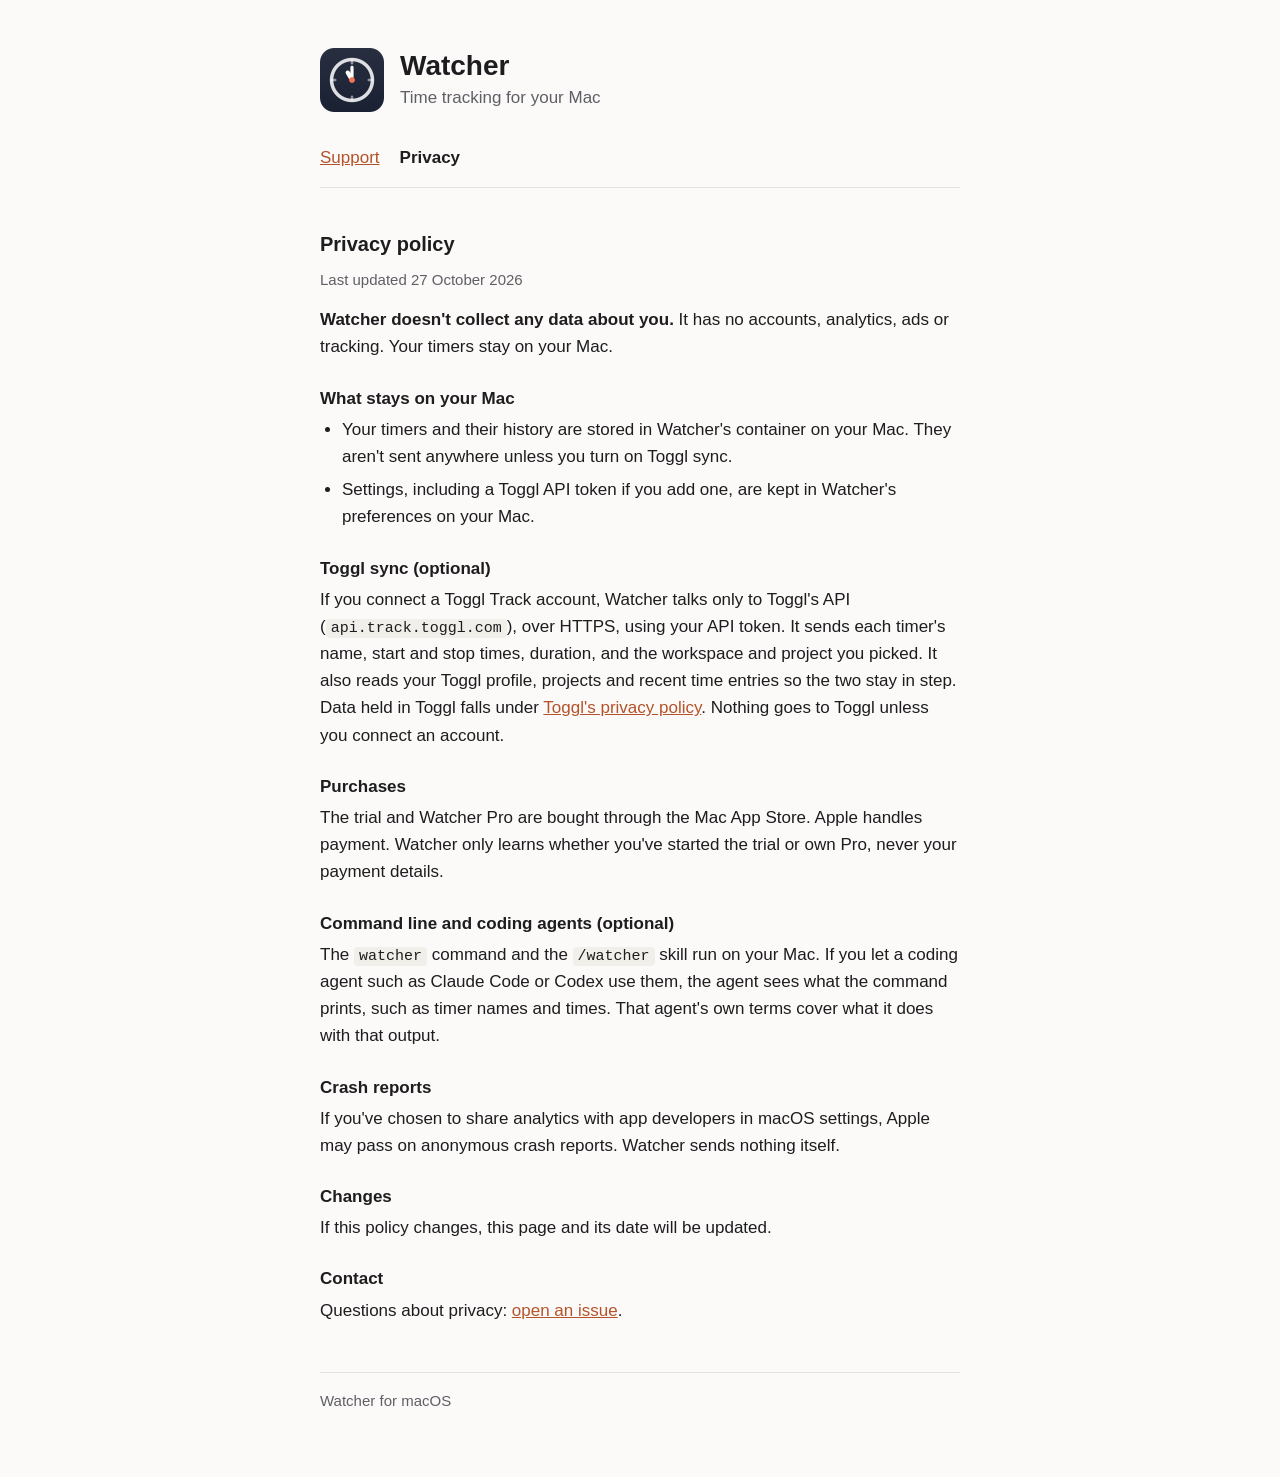
==== privacy/index.html @ 61dac3c8 "Add support and privacy pages" ====
<!doctype html>
<html lang="en">
<head>
  <meta charset="utf-8">
  <meta name="viewport" content="width=device-width, initial-scale=1">
  <title>Watcher Privacy Policy</title>
  <meta name="description" content="Watcher collects no data. Your timers stay on your Mac.">
  <link rel="icon" href="../icon.png">
  <link rel="stylesheet" href="../style.css">
</head>
<body>
<main>
  <header>
    <img src="../icon.png" alt="">
    <div>
      <h1>Watcher</h1>
      <p>Time tracking for your Mac</p>
    </div>
  </header>

  <nav>
    <a href="../">Support</a>
    <a href="./" aria-current="page">Privacy</a>
  </nav>

  <h2>Privacy policy</h2>
  <p class="updated">Last updated 27 October 2026</p>

  <p><strong>Watcher doesn't collect any data about you.</strong> It has no accounts, analytics,
  ads or tracking. Your timers stay on your Mac.</p>

  <h3>What stays on your Mac</h3>
  <ul>
    <li>Your timers and their history are stored in Watcher's container on your Mac. They aren't
    sent anywhere unless you turn on Toggl sync.</li>
    <li>Settings, including a Toggl API token if you add one, are kept in Watcher's preferences on
    your Mac.</li>
  </ul>

  <h3>Toggl sync (optional)</h3>
  <p>If you connect a Toggl Track account, Watcher talks only to Toggl's API
  (<code>api.track.toggl.com</code>), over HTTPS, using your API token. It sends each timer's
  name, start and stop times, duration, and the workspace and project you picked. It also reads
  your Toggl profile, projects and recent time entries so the two stay in step. Data held in
  Toggl falls under <a href="https://toggl.com/legal/privacy/">Toggl's privacy policy</a>.
  Nothing goes to Toggl unless you connect an account.</p>

  <h3>Purchases</h3>
  <p>The trial and Watcher Pro are bought through the Mac App Store. Apple handles payment.
  Watcher only learns whether you've started the trial or own Pro, never your payment
  details.</p>

  <h3>Command line and coding agents (optional)</h3>
  <p>The <code>watcher</code> command and the <code>/watcher</code> skill run on your Mac. If
  you let a coding agent such as Claude Code or Codex use them, the agent sees what the command
  prints, such as timer names and times. That agent's own terms cover what it does with that
  output.</p>

  <h3>Crash reports</h3>
  <p>If you've chosen to share analytics with app developers in macOS settings, Apple may pass
  on anonymous crash reports. Watcher sends nothing itself.</p>

  <h3>Changes</h3>
  <p>If this policy changes, this page and its date will be updated.</p>

  <h3>Contact</h3>
  <p>Questions about privacy: <a href="https://github.com/altonotch/watcher-site/issues">open an
  issue</a>.</p>

  <footer>Watcher for macOS</footer>
</main>
</body>
</html>
---- style.css ----
:root {
  --bg: #fbfaf8;
  --text: #1d1d1f;
  --muted: #5f5f66;
  --line: #e4e2dd;
  --accent: #b4532a;
  --code-bg: #f1efea;
  color-scheme: light dark;
}

@media (prefers-color-scheme: dark) {
  :root {
    --bg: #18181a;
    --text: #ececee;
    --muted: #a1a1a8;
    --line: #333336;
    --accent: #f08a5d;
    --code-bg: #252528;
  }
}

* { box-sizing: border-box; }

body {
  margin: 0;
  background: var(--bg);
  color: var(--text);
  font: 17px/1.6 -apple-system, BlinkMacSystemFont, "Helvetica Neue", Helvetica, Arial, sans-serif;
  -webkit-font-smoothing: antialiased;
}

main {
  max-width: 680px;
  margin: 0 auto;
  padding: 48px 20px 64px;
}

header {
  display: flex;
  align-items: center;
  gap: 16px;
  margin-bottom: 32px;
}

header img { width: 64px; height: 64px; }

header h1 { margin: 0; font-size: 28px; line-height: 1.2; }

header p { margin: 2px 0 0; color: var(--muted); }

nav {
  display: flex;
  gap: 20px;
  padding-bottom: 16px;
  margin-bottom: 32px;
  border-bottom: 1px solid var(--line);
}

nav a[aria-current="page"] { color: var(--text); font-weight: 600; text-decoration: none; }

h2 { font-size: 20px; margin: 40px 0 8px; }

h3 { font-size: 17px; margin: 24px 0 4px; }

p, ul { margin: 0 0 14px; }

ul { padding-left: 22px; }

li { margin-bottom: 6px; }

a { color: var(--accent); }

code {
  font: 15px ui-monospace, SFMono-Regular, Menlo, monospace;
  background: var(--code-bg);
  padding: 1px 5px;
  border-radius: 4px;
  overflow-wrap: anywhere;
}

.updated { color: var(--muted); font-size: 15px; }

footer {
  margin-top: 48px;
  padding-top: 16px;
  border-top: 1px solid var(--line);
  color: var(--muted);
  font-size: 15px;
}
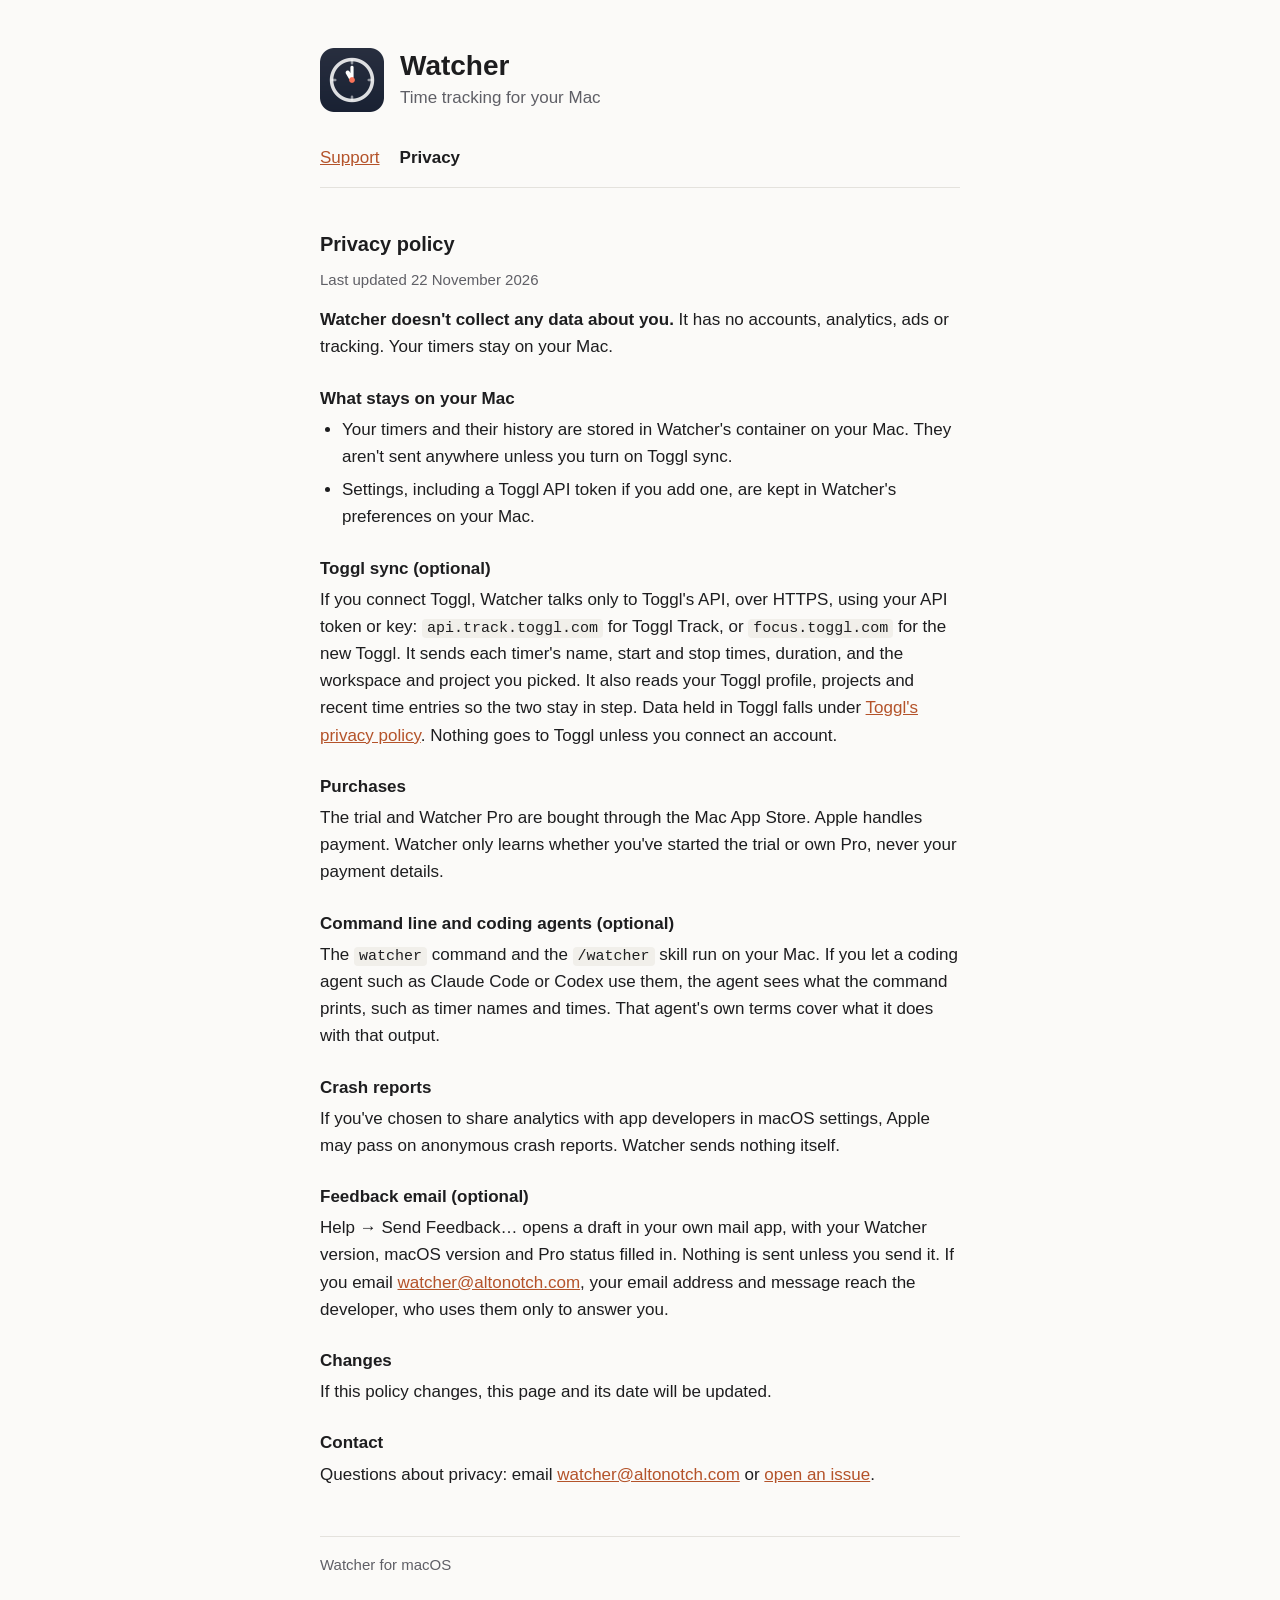
==== commit 9f40851f: "Add the feedback email, new Toggl and the 1.0 Pro list Support and privacy pages list watcher@altono" ====
--- a/privacy/index.html
+++ b/privacy/index.html
@@ -24,7 +24,7 @@
   </nav>
 
   <h2>Privacy policy</h2>
-  <p class="updated">Last updated 27 October 2026</p>
+  <p class="updated">Last updated 22 November 2026</p>
 
   <p><strong>Watcher doesn't collect any data about you.</strong> It has no accounts, analytics,
   ads or tracking. Your timers stay on your Mac.</p>
@@ -38,8 +38,9 @@
   </ul>
 
   <h3>Toggl sync (optional)</h3>
-  <p>If you connect a Toggl Track account, Watcher talks only to Toggl's API
-  (<code>api.track.toggl.com</code>), over HTTPS, using your API token. It sends each timer's
+  <p>If you connect Toggl, Watcher talks only to Toggl's API, over HTTPS, using your API token or
+  key: <code>api.track.toggl.com</code> for Toggl Track, or <code>focus.toggl.com</code> for the
+  new Toggl. It sends each timer's
   name, start and stop times, duration, and the workspace and project you picked. It also reads
   your Toggl profile, projects and recent time entries so the two stay in step. Data held in
   Toggl falls under <a href="https://toggl.com/legal/privacy/">Toggl's privacy policy</a>.
@@ -60,12 +61,18 @@
   <p>If you've chosen to share analytics with app developers in macOS settings, Apple may pass
   on anonymous crash reports. Watcher sends nothing itself.</p>
 
+  <h3>Feedback email (optional)</h3>
+  <p>Help → Send Feedback… opens a draft in your own mail app, with your Watcher version, macOS
+  version and Pro status filled in. Nothing is sent unless you send it. If you email
+  <a href="mailto:watcher@altonotch.com">watcher@altonotch.com</a>, your email address and message
+  reach the developer, who uses them only to answer you.</p>
+
   <h3>Changes</h3>
   <p>If this policy changes, this page and its date will be updated.</p>
 
   <h3>Contact</h3>
-  <p>Questions about privacy: <a href="https://github.com/altonotch/watcher-site/issues">open an
-  issue</a>.</p>
+  <p>Questions about privacy: email <a href="mailto:watcher@altonotch.com">watcher@altonotch.com</a>
+  or <a href="https://github.com/altonotch/watcher-site/issues">open an issue</a>.</p>
 
   <footer>Watcher for macOS</footer>
 </main>
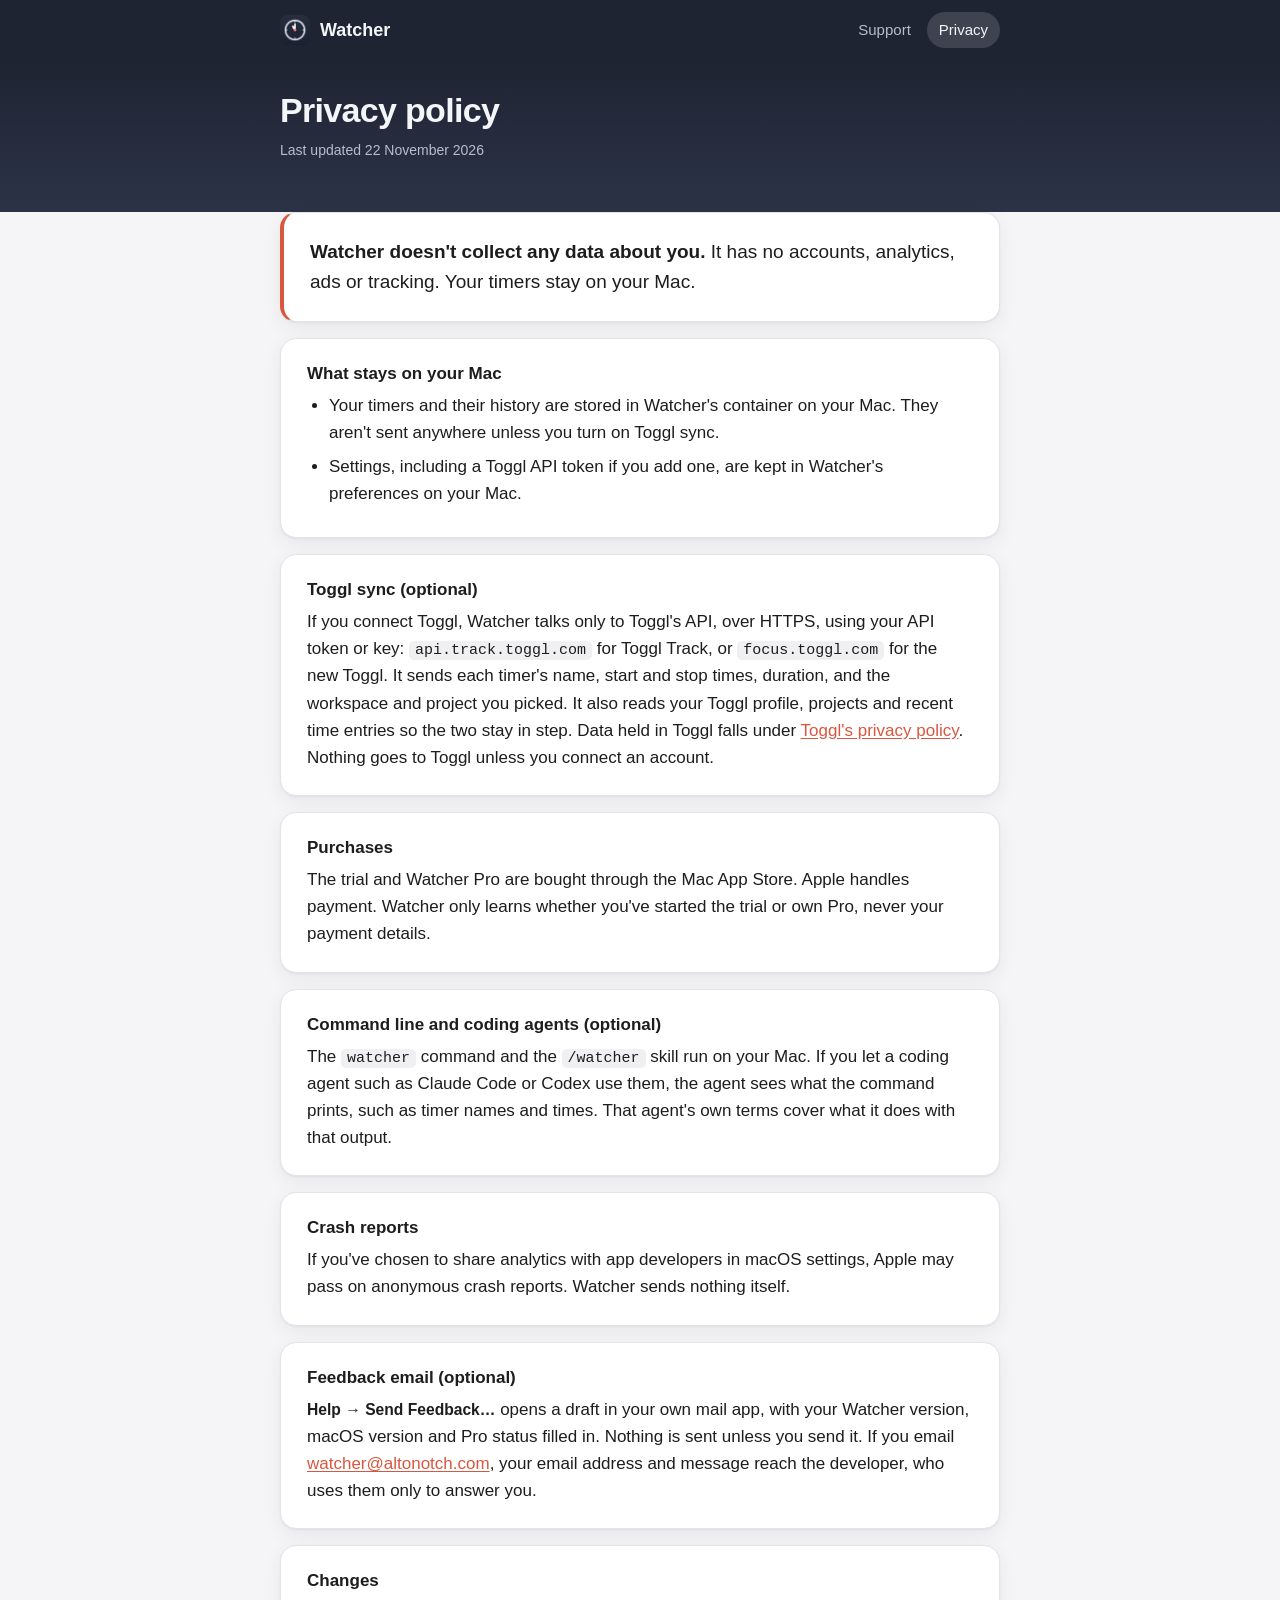
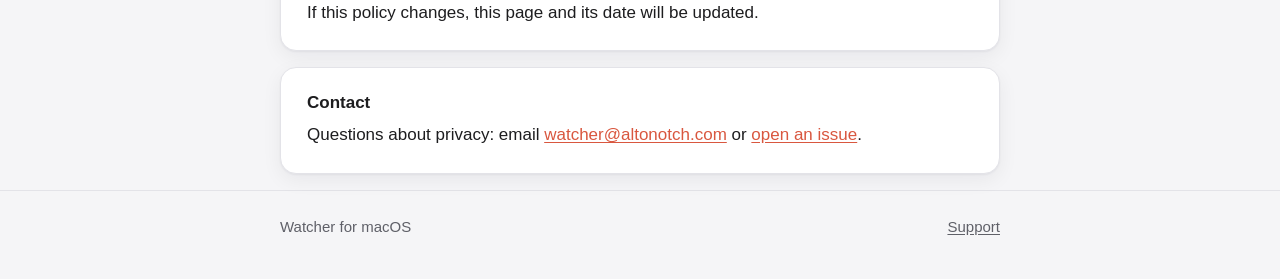
==== commit e31f77dd: "Give the site a proper design Navy top bar and hero in the app icon's colours, cards for the help bo" ====
--- a/privacy/index.html
+++ b/privacy/index.html
@@ -9,72 +9,98 @@
   <link rel="stylesheet" href="../style.css">
 </head>
 <body>
-<main>
-  <header>
-    <img src="../icon.png" alt="">
+<div class="topbar">
+  <div class="wrap">
+    <a class="brand" href="../"><img src="../icon.png" alt="">Watcher</a>
+    <nav>
+      <a href="../">Support</a>
+      <a href="./" aria-current="page">Privacy</a>
+    </nav>
+  </div>
+</div>
+
+<section class="hero compact">
+  <div class="wrap">
     <div>
-      <h1>Watcher</h1>
-      <p>Time tracking for your Mac</p>
+      <h1>Privacy policy</h1>
+      <p class="updated">Last updated 22 November 2026</p>
     </div>
-  </header>
+  </div>
+</section>
 
-  <nav>
-    <a href="../">Support</a>
-    <a href="./" aria-current="page">Privacy</a>
-  </nav>
+<main class="wrap">
+  <div class="card summary">
+    <p><strong>Watcher doesn't collect any data about you.</strong> It has no accounts, analytics,
+    ads or tracking. Your timers stay on your Mac.</p>
+  </div>
 
-  <h2>Privacy policy</h2>
-  <p class="updated">Last updated 22 November 2026</p>
+  <div class="card">
+    <h3>What stays on your Mac</h3>
+    <ul>
+      <li>Your timers and their history are stored in Watcher's container on your Mac. They aren't
+      sent anywhere unless you turn on Toggl sync.</li>
+      <li>Settings, including a Toggl API token if you add one, are kept in Watcher's preferences on
+      your Mac.</li>
+    </ul>
+  </div>
 
-  <p><strong>Watcher doesn't collect any data about you.</strong> It has no accounts, analytics,
-  ads or tracking. Your timers stay on your Mac.</p>
+  <div class="card">
+    <h3>Toggl sync (optional)</h3>
+    <p>If you connect Toggl, Watcher talks only to Toggl's API, over HTTPS, using your API token or
+    key: <code>api.track.toggl.com</code> for Toggl Track, or <code>focus.toggl.com</code> for the
+    new Toggl. It sends each timer's name, start and stop times, duration, and the workspace and
+    project you picked. It also reads your Toggl profile, projects and recent time entries so the
+    two stay in step. Data held in Toggl falls under
+    <a href="https://toggl.com/legal/privacy/">Toggl's privacy policy</a>. Nothing goes to Toggl
+    unless you connect an account.</p>
+  </div>
 
-  <h3>What stays on your Mac</h3>
-  <ul>
-    <li>Your timers and their history are stored in Watcher's container on your Mac. They aren't
-    sent anywhere unless you turn on Toggl sync.</li>
-    <li>Settings, including a Toggl API token if you add one, are kept in Watcher's preferences on
-    your Mac.</li>
-  </ul>
+  <div class="card">
+    <h3>Purchases</h3>
+    <p>The trial and Watcher Pro are bought through the Mac App Store. Apple handles payment.
+    Watcher only learns whether you've started the trial or own Pro, never your payment
+    details.</p>
+  </div>
 
-  <h3>Toggl sync (optional)</h3>
-  <p>If you connect Toggl, Watcher talks only to Toggl's API, over HTTPS, using your API token or
-  key: <code>api.track.toggl.com</code> for Toggl Track, or <code>focus.toggl.com</code> for the
-  new Toggl. It sends each timer's
-  name, start and stop times, duration, and the workspace and project you picked. It also reads
-  your Toggl profile, projects and recent time entries so the two stay in step. Data held in
-  Toggl falls under <a href="https://toggl.com/legal/privacy/">Toggl's privacy policy</a>.
-  Nothing goes to Toggl unless you connect an account.</p>
+  <div class="card">
+    <h3>Command line and coding agents (optional)</h3>
+    <p>The <code>watcher</code> command and the <code>/watcher</code> skill run on your Mac. If
+    you let a coding agent such as Claude Code or Codex use them, the agent sees what the command
+    prints, such as timer names and times. That agent's own terms cover what it does with that
+    output.</p>
+  </div>
 
-  <h3>Purchases</h3>
-  <p>The trial and Watcher Pro are bought through the Mac App Store. Apple handles payment.
-  Watcher only learns whether you've started the trial or own Pro, never your payment
-  details.</p>
+  <div class="card">
+    <h3>Crash reports</h3>
+    <p>If you've chosen to share analytics with app developers in macOS settings, Apple may pass
+    on anonymous crash reports. Watcher sends nothing itself.</p>
+  </div>
 
-  <h3>Command line and coding agents (optional)</h3>
-  <p>The <code>watcher</code> command and the <code>/watcher</code> skill run on your Mac. If
-  you let a coding agent such as Claude Code or Codex use them, the agent sees what the command
-  prints, such as timer names and times. That agent's own terms cover what it does with that
-  output.</p>
+  <div class="card">
+    <h3>Feedback email (optional)</h3>
+    <p><kbd>Help → Send Feedback…</kbd> opens a draft in your own mail app, with your Watcher
+    version, macOS version and Pro status filled in. Nothing is sent unless you send it. If you
+    email <a href="mailto:watcher@altonotch.com">watcher@altonotch.com</a>, your email address and
+    message reach the developer, who uses them only to answer you.</p>
+  </div>
 
-  <h3>Crash reports</h3>
-  <p>If you've chosen to share analytics with app developers in macOS settings, Apple may pass
-  on anonymous crash reports. Watcher sends nothing itself.</p>
+  <div class="card">
+    <h3>Changes</h3>
+    <p>If this policy changes, this page and its date will be updated.</p>
+  </div>
 
-  <h3>Feedback email (optional)</h3>
-  <p>Help → Send Feedback… opens a draft in your own mail app, with your Watcher version, macOS
-  version and Pro status filled in. Nothing is sent unless you send it. If you email
-  <a href="mailto:watcher@altonotch.com">watcher@altonotch.com</a>, your email address and message
-  reach the developer, who uses them only to answer you.</p>
+  <div class="card">
+    <h3>Contact</h3>
+    <p>Questions about privacy: email <a href="mailto:watcher@altonotch.com">watcher@altonotch.com</a>
+    or <a href="https://github.com/altonotch/watcher-site/issues">open an issue</a>.</p>
+  </div>
+</main>
 
-  <h3>Changes</h3>
-  <p>If this policy changes, this page and its date will be updated.</p>
-
-  <h3>Contact</h3>
-  <p>Questions about privacy: email <a href="mailto:watcher@altonotch.com">watcher@altonotch.com</a>
-  or <a href="https://github.com/altonotch/watcher-site/issues">open an issue</a>.</p>
-
-  <footer>Watcher for macOS</footer>
-</main>
+<footer>
+  <div class="wrap">
+    <span>Watcher for macOS</span>
+    <span><a href="../">Support</a></span>
+  </div>
+</footer>
 </body>
 </html>
--- a/style.css
+++ b/style.css
@@ -1,66 +1,194 @@
 :root {
-  --bg: #fbfaf8;
+  --bg: #f5f5f7;
+  --surface: #ffffff;
   --text: #1d1d1f;
-  --muted: #5f5f66;
-  --line: #e4e2dd;
-  --accent: #b4532a;
-  --code-bg: #f1efea;
+  --muted: #5f6068;
+  --line: #e3e3e8;
+  --accent: #d9573f;
+  --accent-text: #ffffff;
+  --navy: #1f2433;
+  --navy-2: #2c3347;
+  --on-navy: #f4f5f8;
+  --on-navy-muted: #b9bdcb;
+  --code-bg: #f0f0f3;
+  --shadow: 0 1px 2px rgba(20, 24, 40, .05), 0 6px 20px rgba(20, 24, 40, .06);
   color-scheme: light dark;
 }
 
 @media (prefers-color-scheme: dark) {
   :root {
-    --bg: #18181a;
-    --text: #ececee;
-    --muted: #a1a1a8;
-    --line: #333336;
-    --accent: #f08a5d;
-    --code-bg: #252528;
+    --bg: #111318;
+    --surface: #1a1d24;
+    --text: #ececf0;
+    --muted: #a3a6b1;
+    --line: #2b2f39;
+    --accent: #f07a62;
+    --accent-text: #1a1210;
+    --navy: #1a1e2b;
+    --navy-2: #262c3e;
+    --code-bg: #242833;
+    --shadow: none;
   }
 }
 
 * { box-sizing: border-box; }
+
+html { -webkit-text-size-adjust: 100%; }
 
 body {
   margin: 0;
   background: var(--bg);
   color: var(--text);
-  font: 17px/1.6 -apple-system, BlinkMacSystemFont, "Helvetica Neue", Helvetica, Arial, sans-serif;
+  font: 17px/1.6 -apple-system, BlinkMacSystemFont, "SF Pro Text", "Helvetica Neue", Helvetica, Arial, sans-serif;
   -webkit-font-smoothing: antialiased;
 }
 
+a { color: var(--accent); text-underline-offset: 2px; }
+a:hover { text-decoration-thickness: 2px; }
+
+.wrap {
+  max-width: 760px;
+  margin: 0 auto;
+  padding: 0 20px;
+}
+
+/* Top bar */
+
+.topbar {
+  background: var(--navy);
+  color: var(--on-navy);
+}
+
+.topbar .wrap {
+  display: flex;
+  align-items: center;
+  justify-content: space-between;
+  gap: 16px;
+  min-height: 60px;
+}
+
+.brand {
+  display: flex;
+  align-items: center;
+  gap: 10px;
+  color: inherit;
+  font-weight: 650;
+  font-size: 18px;
+  text-decoration: none;
+}
+
+.brand img { width: 30px; height: 30px; border-radius: 7px; }
+
+nav { display: flex; gap: 4px; }
+
+nav a {
+  color: var(--on-navy-muted);
+  text-decoration: none;
+  font-size: 15px;
+  padding: 6px 12px;
+  border-radius: 999px;
+}
+
+nav a:hover { color: var(--on-navy); background: rgba(255, 255, 255, .08); }
+
+nav a[aria-current="page"] { color: var(--on-navy); background: rgba(255, 255, 255, .14); }
+
+/* Hero */
+
+.hero {
+  background: linear-gradient(180deg, var(--navy) 0%, var(--navy-2) 100%);
+  color: var(--on-navy);
+  padding: 28px 0 56px;
+}
+
+.hero .wrap {
+  display: flex;
+  align-items: center;
+  gap: 28px;
+}
+
+.hero img {
+  width: 112px;
+  height: 112px;
+  flex: none;
+  border-radius: 25px;
+  box-shadow: 0 0 0 1px rgba(255, 255, 255, .12), 0 10px 30px rgba(0, 0, 0, .35);
+}
+
+.hero h1 {
+  margin: 0;
+  font-size: 40px;
+  line-height: 1.1;
+  letter-spacing: -.02em;
+}
+
+.hero .tagline {
+  margin: 8px 0 0;
+  font-size: 19px;
+  color: var(--on-navy-muted);
+}
+
+.hero.compact { padding: 32px 0 48px; }
+.hero.compact h1 { font-size: 34px; }
+
+.pills {
+  display: flex;
+  flex-wrap: wrap;
+  gap: 8px;
+  margin: 18px 0 0;
+  padding: 0;
+  list-style: none;
+}
+
+.pills li {
+  margin: 0;
+  font-size: 14px;
+  padding: 4px 12px;
+  border-radius: 999px;
+  background: rgba(255, 255, 255, .1);
+  color: var(--on-navy);
+}
+
+/* Content */
+
 main {
-  max-width: 680px;
-  margin: 0 auto;
-  padding: 48px 20px 64px;
-}
-
-header {
-  display: flex;
-  align-items: center;
-  gap: 16px;
-  margin-bottom: 32px;
-}
-
-header img { width: 64px; height: 64px; }
-
-header h1 { margin: 0; font-size: 28px; line-height: 1.2; }
-
-header p { margin: 2px 0 0; color: var(--muted); }
-
-nav {
-  display: flex;
-  gap: 20px;
-  padding-bottom: 16px;
-  margin-bottom: 32px;
-  border-bottom: 1px solid var(--line);
-}
-
-nav a[aria-current="page"] { color: var(--text); font-weight: 600; text-decoration: none; }
-
-h2 { font-size: 20px; margin: 40px 0 8px; }
-
-h3 { font-size: 17px; margin: 24px 0 4px; }
+  position: relative;
+  margin-top: -28px;
+  padding-bottom: 56px;
+}
+
+.card {
+  background: var(--surface);
+  border: 1px solid var(--line);
+  border-radius: 16px;
+  box-shadow: var(--shadow);
+  padding: 24px 26px;
+  margin-bottom: 16px;
+}
+
+.card > :last-child { margin-bottom: 0; }
+
+h2 {
+  font-size: 22px;
+  line-height: 1.3;
+  letter-spacing: -.01em;
+  margin: 0 0 10px;
+}
+
+.section-title {
+  font-size: 13px;
+  font-weight: 650;
+  letter-spacing: .08em;
+  text-transform: uppercase;
+  color: var(--muted);
+  margin: 40px 4px 12px;
+}
+
+h3 {
+  font-size: 17px;
+  line-height: 1.35;
+  margin: 0 0 6px;
+}
 
 p, ul { margin: 0 0 14px; }
 
@@ -68,22 +196,97 @@
 
 li { margin-bottom: 6px; }
 
-a { color: var(--accent); }
+.lead { font-size: 19px; }
+
+.muted { color: var(--muted); }
+
+.small { font-size: 15px; }
 
 code {
   font: 15px ui-monospace, SFMono-Regular, Menlo, monospace;
   background: var(--code-bg);
-  padding: 1px 5px;
-  border-radius: 4px;
+  padding: 1px 6px;
+  border-radius: 5px;
   overflow-wrap: anywhere;
 }
 
-.updated { color: var(--muted); font-size: 15px; }
+kbd {
+  font: inherit;
+  font-size: .92em;
+  font-weight: 600;
+  white-space: nowrap;
+}
+
+/* Buttons */
+
+.actions {
+  display: flex;
+  flex-wrap: wrap;
+  gap: 10px;
+  margin: 18px 0;
+}
+
+.button {
+  display: inline-flex;
+  align-items: center;
+  justify-content: center;
+  min-height: 42px;
+  padding: 8px 18px;
+  border-radius: 10px;
+  font-size: 16px;
+  font-weight: 600;
+  text-decoration: none;
+  border: 1px solid transparent;
+}
+
+.button.primary { background: var(--accent); color: var(--accent-text); }
+.button.primary:hover { filter: brightness(1.06); }
+
+.button.secondary { border-color: var(--line); color: var(--text); background: var(--surface); }
+.button.secondary:hover { border-color: var(--muted); }
+
+/* FAQ */
+
+.faq { display: grid; gap: 12px; }
+
+.faq .card { margin: 0; padding: 20px 24px; }
+
+/* Privacy */
+
+.summary {
+  border-left: 4px solid var(--accent);
+}
+
+.summary p { font-size: 19px; }
+
+.updated {
+  display: inline-block;
+  font-size: 14px;
+  color: var(--muted);
+  margin: 10px 0 0;
+}
+
+.hero .updated { color: var(--on-navy-muted); }
 
 footer {
-  margin-top: 48px;
-  padding-top: 16px;
-  border-top: 1px solid var(--line);
   color: var(--muted);
   font-size: 15px;
-}
+  padding: 24px 0 40px;
+  border-top: 1px solid var(--line);
+}
+
+footer .wrap { display: flex; flex-wrap: wrap; justify-content: space-between; gap: 8px 20px; }
+
+footer a { color: inherit; }
+
+@media (max-width: 560px) {
+  body { font-size: 16px; }
+  .wrap { padding: 0 16px; }
+  .hero { padding: 20px 0 48px; }
+  .hero .wrap { flex-direction: column; align-items: flex-start; gap: 18px; }
+  .hero img { width: 84px; height: 84px; border-radius: 19px; }
+  .hero h1 { font-size: 32px; }
+  .card { padding: 20px; }
+  .faq .card { padding: 18px 20px; }
+  .actions .button { flex: 1 1 100%; }
+}
